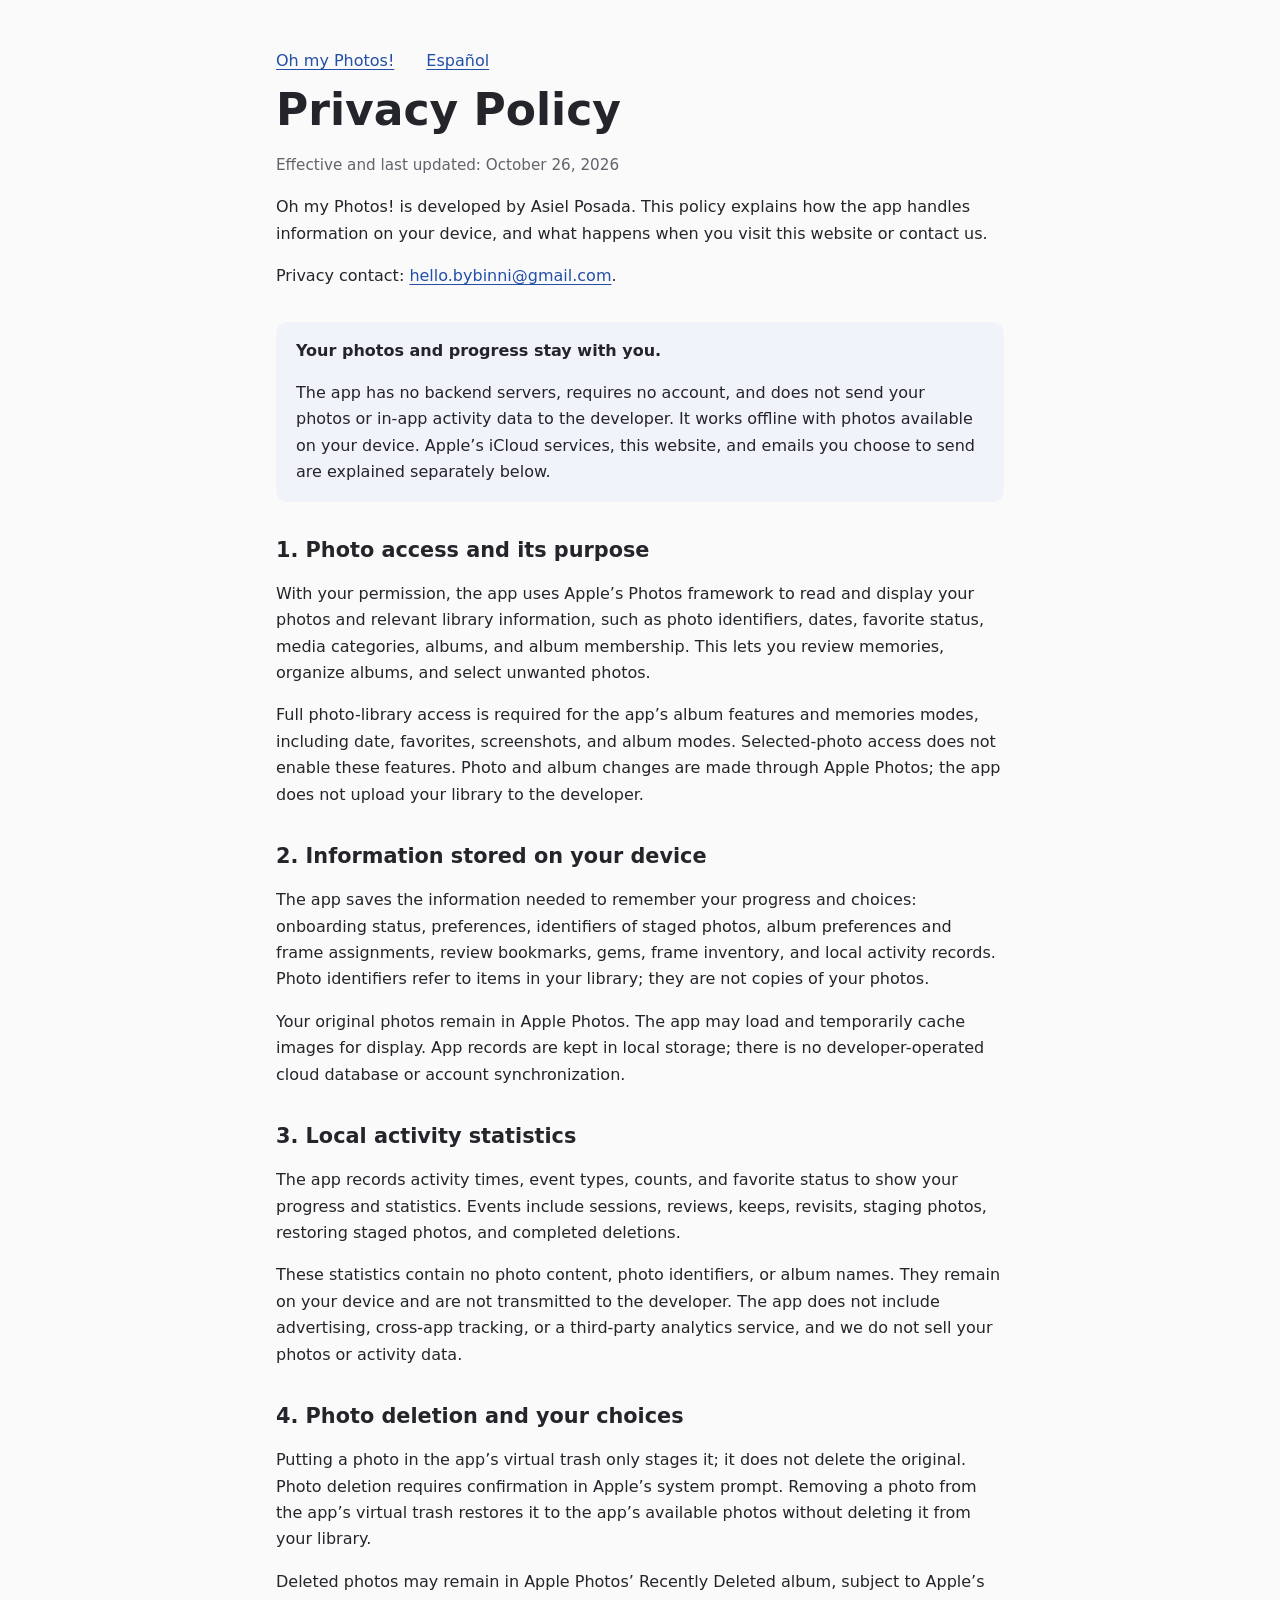
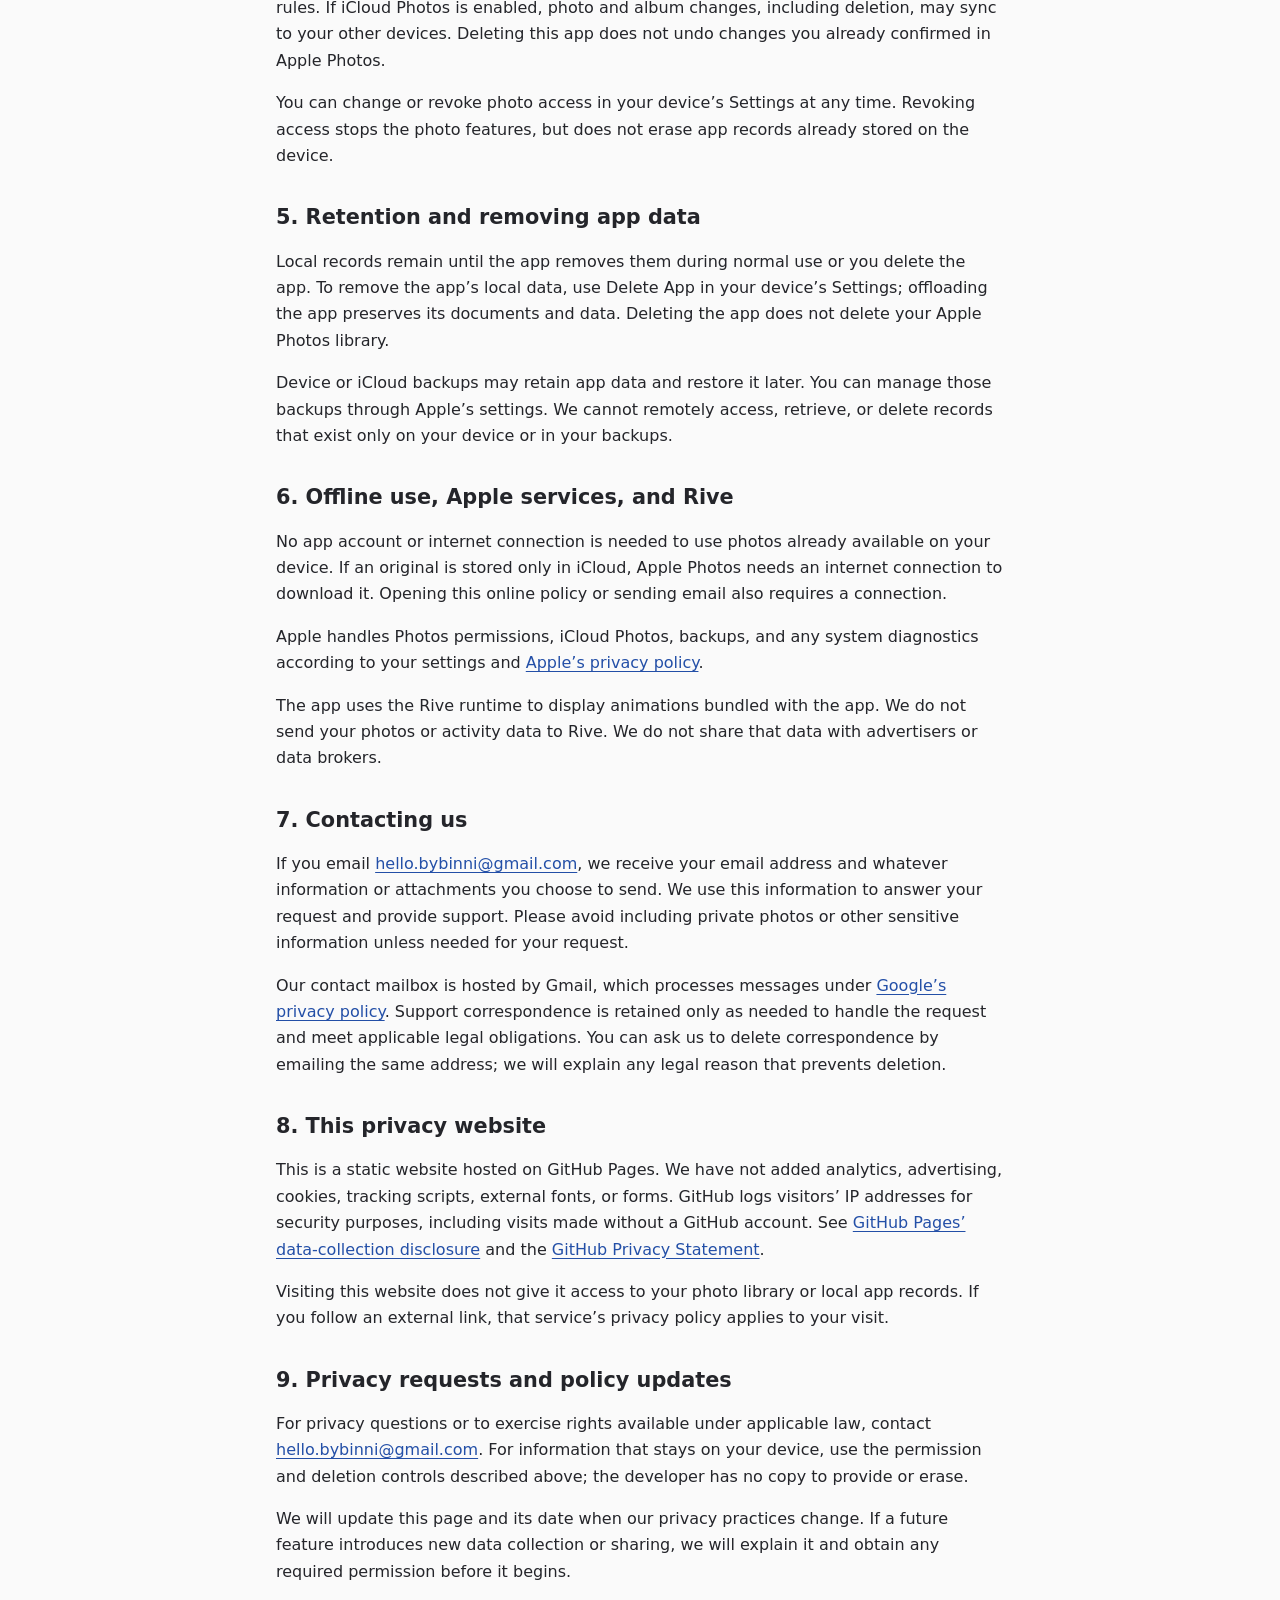
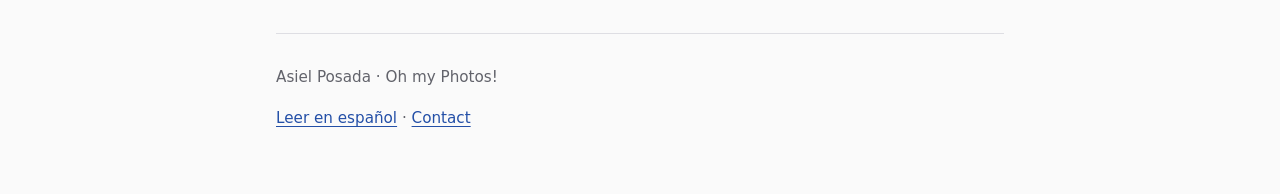
==== en/index.html @ 239ab747 "Publish English and Spanish privacy policies" ====
<!doctype html>
<html lang="en">
<head>
  <meta charset="utf-8">
  <meta name="viewport" content="width=device-width, initial-scale=1">
  <meta name="description" content="How Oh my Photos! handles photo access, local storage, activity statistics, deletion, and privacy. No app account or backend servers.">
  <title>Privacy Policy · Oh my Photos!</title>
  <link rel="stylesheet" href="../styles.css">
  <link rel="alternate" hreflang="es" href="../es/">
</head>
<body>
  <main>
    <header>
      <nav class="languages" aria-label="Language">
        <a href="../">Oh my Photos!</a>
        <a href="../es/" lang="es" hreflang="es">Español</a>
      </nav>
      <h1>Privacy Policy</h1>
      <p class="meta">Effective and last updated: <time datetime="2026-10-26">October 26, 2026</time></p>
      <p>Oh my Photos! is developed by Asiel Posada. This policy explains how the app handles information on your device, and what happens when you visit this website or contact us.</p>
      <p>Privacy contact: <a href="mailto:hello.bybinni@gmail.com">hello.bybinni@gmail.com</a>.</p>
    </header>

    <div class="summary">
      <p><strong>Your photos and progress stay with you.</strong></p>
      <p>The app has no backend servers, requires no account, and does not send your photos or in-app activity data to the developer. It works offline with photos available on your device. Apple’s iCloud services, this website, and emails you choose to send are explained separately below.</p>
    </div>

    <section>
      <h2>1. Photo access and its purpose</h2>
      <p>With your permission, the app uses Apple’s Photos framework to read and display your photos and relevant library information, such as photo identifiers, dates, favorite status, media categories, albums, and album membership. This lets you review memories, organize albums, and select unwanted photos.</p>
      <p>Full photo-library access is required for the app’s album features and memories modes, including date, favorites, screenshots, and album modes. Selected-photo access does not enable these features. Photo and album changes are made through Apple Photos; the app does not upload your library to the developer.</p>
    </section>

    <section>
      <h2>2. Information stored on your device</h2>
      <p>The app saves the information needed to remember your progress and choices: onboarding status, preferences, identifiers of staged photos, album preferences and frame assignments, review bookmarks, gems, frame inventory, and local activity records. Photo identifiers refer to items in your library; they are not copies of your photos.</p>
      <p>Your original photos remain in Apple Photos. The app may load and temporarily cache images for display. App records are kept in local storage; there is no developer-operated cloud database or account synchronization.</p>
    </section>

    <section>
      <h2>3. Local activity statistics</h2>
      <p>The app records activity times, event types, counts, and favorite status to show your progress and statistics. Events include sessions, reviews, keeps, revisits, staging photos, restoring staged photos, and completed deletions.</p>
      <p>These statistics contain no photo content, photo identifiers, or album names. They remain on your device and are not transmitted to the developer. The app does not include advertising, cross-app tracking, or a third-party analytics service, and we do not sell your photos or activity data.</p>
    </section>

    <section>
      <h2>4. Photo deletion and your choices</h2>
      <p>Putting a photo in the app’s virtual trash only stages it; it does not delete the original. Photo deletion requires confirmation in Apple’s system prompt. Removing a photo from the app’s virtual trash restores it to the app’s available photos without deleting it from your library.</p>
      <p>Deleted photos may remain in Apple Photos’ Recently Deleted album, subject to Apple’s rules. If iCloud Photos is enabled, photo and album changes, including deletion, may sync to your other devices. Deleting this app does not undo changes you already confirmed in Apple Photos.</p>
      <p>You can change or revoke photo access in your device’s Settings at any time. Revoking access stops the photo features, but does not erase app records already stored on the device.</p>
    </section>

    <section>
      <h2>5. Retention and removing app data</h2>
      <p>Local records remain until the app removes them during normal use or you delete the app. To remove the app’s local data, use Delete App in your device’s Settings; offloading the app preserves its documents and data. Deleting the app does not delete your Apple Photos library.</p>
      <p>Device or iCloud backups may retain app data and restore it later. You can manage those backups through Apple’s settings. We cannot remotely access, retrieve, or delete records that exist only on your device or in your backups.</p>
    </section>

    <section>
      <h2>6. Offline use, Apple services, and Rive</h2>
      <p>No app account or internet connection is needed to use photos already available on your device. If an original is stored only in iCloud, Apple Photos needs an internet connection to download it. Opening this online policy or sending email also requires a connection.</p>
      <p>Apple handles Photos permissions, iCloud Photos, backups, and any system diagnostics according to your settings and <a href="https://www.apple.com/legal/privacy/">Apple’s privacy policy</a>.</p>
      <p>The app uses the Rive runtime to display animations bundled with the app. We do not send your photos or activity data to Rive. We do not share that data with advertisers or data brokers.</p>
    </section>

    <section>
      <h2>7. Contacting us</h2>
      <p>If you email <a href="mailto:hello.bybinni@gmail.com">hello.bybinni@gmail.com</a>, we receive your email address and whatever information or attachments you choose to send. We use this information to answer your request and provide support. Please avoid including private photos or other sensitive information unless needed for your request.</p>
      <p>Our contact mailbox is hosted by Gmail, which processes messages under <a href="https://policies.google.com/privacy">Google’s privacy policy</a>. Support correspondence is retained only as needed to handle the request and meet applicable legal obligations. You can ask us to delete correspondence by emailing the same address; we will explain any legal reason that prevents deletion.</p>
    </section>

    <section>
      <h2>8. This privacy website</h2>
      <p>This is a static website hosted on GitHub Pages. We have not added analytics, advertising, cookies, tracking scripts, external fonts, or forms. GitHub logs visitors’ IP addresses for security purposes, including visits made without a GitHub account. See <a href="https://docs.github.com/en/pages/getting-started-with-github-pages/what-is-github-pages#data-collection">GitHub Pages’ data-collection disclosure</a> and the <a href="https://docs.github.com/en/site-policy/privacy-policies/github-general-privacy-statement">GitHub Privacy Statement</a>.</p>
      <p>Visiting this website does not give it access to your photo library or local app records. If you follow an external link, that service’s privacy policy applies to your visit.</p>
    </section>

    <section>
      <h2>9. Privacy requests and policy updates</h2>
      <p>For privacy questions or to exercise rights available under applicable law, contact <a href="mailto:hello.bybinni@gmail.com">hello.bybinni@gmail.com</a>. For information that stays on your device, use the permission and deletion controls described above; the developer has no copy to provide or erase.</p>
      <p>We will update this page and its date when our privacy practices change. If a future feature introduces new data collection or sharing, we will explain it and obtain any required permission before it begins.</p>
    </section>

    <footer>
      <p>Asiel Posada · Oh my Photos!</p>
      <p><a href="../es/" lang="es" hreflang="es">Leer en español</a> · <a href="mailto:hello.bybinni@gmail.com">Contact</a></p>
    </footer>
  </main>
</body>
</html>
---- styles.css ----
:root {
  color-scheme: light dark;
  font-family: system-ui, -apple-system, BlinkMacSystemFont, "Segoe UI", sans-serif;
  line-height: 1.65;
  color: #24252a;
  background: #fafafa;
  --muted: #62636b;
  --link: #234fa7;
  --border: #dedee3;
  --surface: #f0f3fa;
}

* {
  box-sizing: border-box;
}

body {
  margin: 0;
}

main {
  max-width: 48rem;
  margin: 0 auto;
  padding: 3rem 1.25rem;
}

header {
  margin-bottom: 2rem;
}

h1, h2 {
  line-height: 1.25;
  text-wrap: balance;
}

h1 {
  font-size: clamp(2rem, 6vw, 2.75rem);
  margin: 0.5rem 0 1rem;
}

h2 {
  font-size: 1.3rem;
  margin-top: 2.25rem;
}

a {
  color: var(--link);
  text-underline-offset: 0.2em;
  overflow-wrap: anywhere;
}

a:focus-visible {
  outline: 2px solid currentColor;
  outline-offset: 4px;
}

.app-name {
  font-weight: 700;
}

.meta, footer {
  color: var(--muted);
  font-size: 0.95rem;
}

.summary {
  padding: 1rem 1.25rem;
  background: var(--surface);
  border-radius: 0.75rem;
}

.summary p:first-child {
  margin-top: 0;
}

.summary p:last-child {
  margin-bottom: 0;
}

.languages {
  display: flex;
  flex-wrap: wrap;
  gap: 1rem 2rem;
}

li + li {
  margin-top: 0.5rem;
}

footer {
  margin-top: 3rem;
  padding-top: 1rem;
  border-top: 1px solid var(--border);
}

@media (prefers-color-scheme: dark) {
  :root {
    color: #eeeef2;
    background: #17181c;
    --muted: #b3b4bf;
    --link: #a8c5ff;
    --border: #383a44;
    --surface: #222938;
  }
}
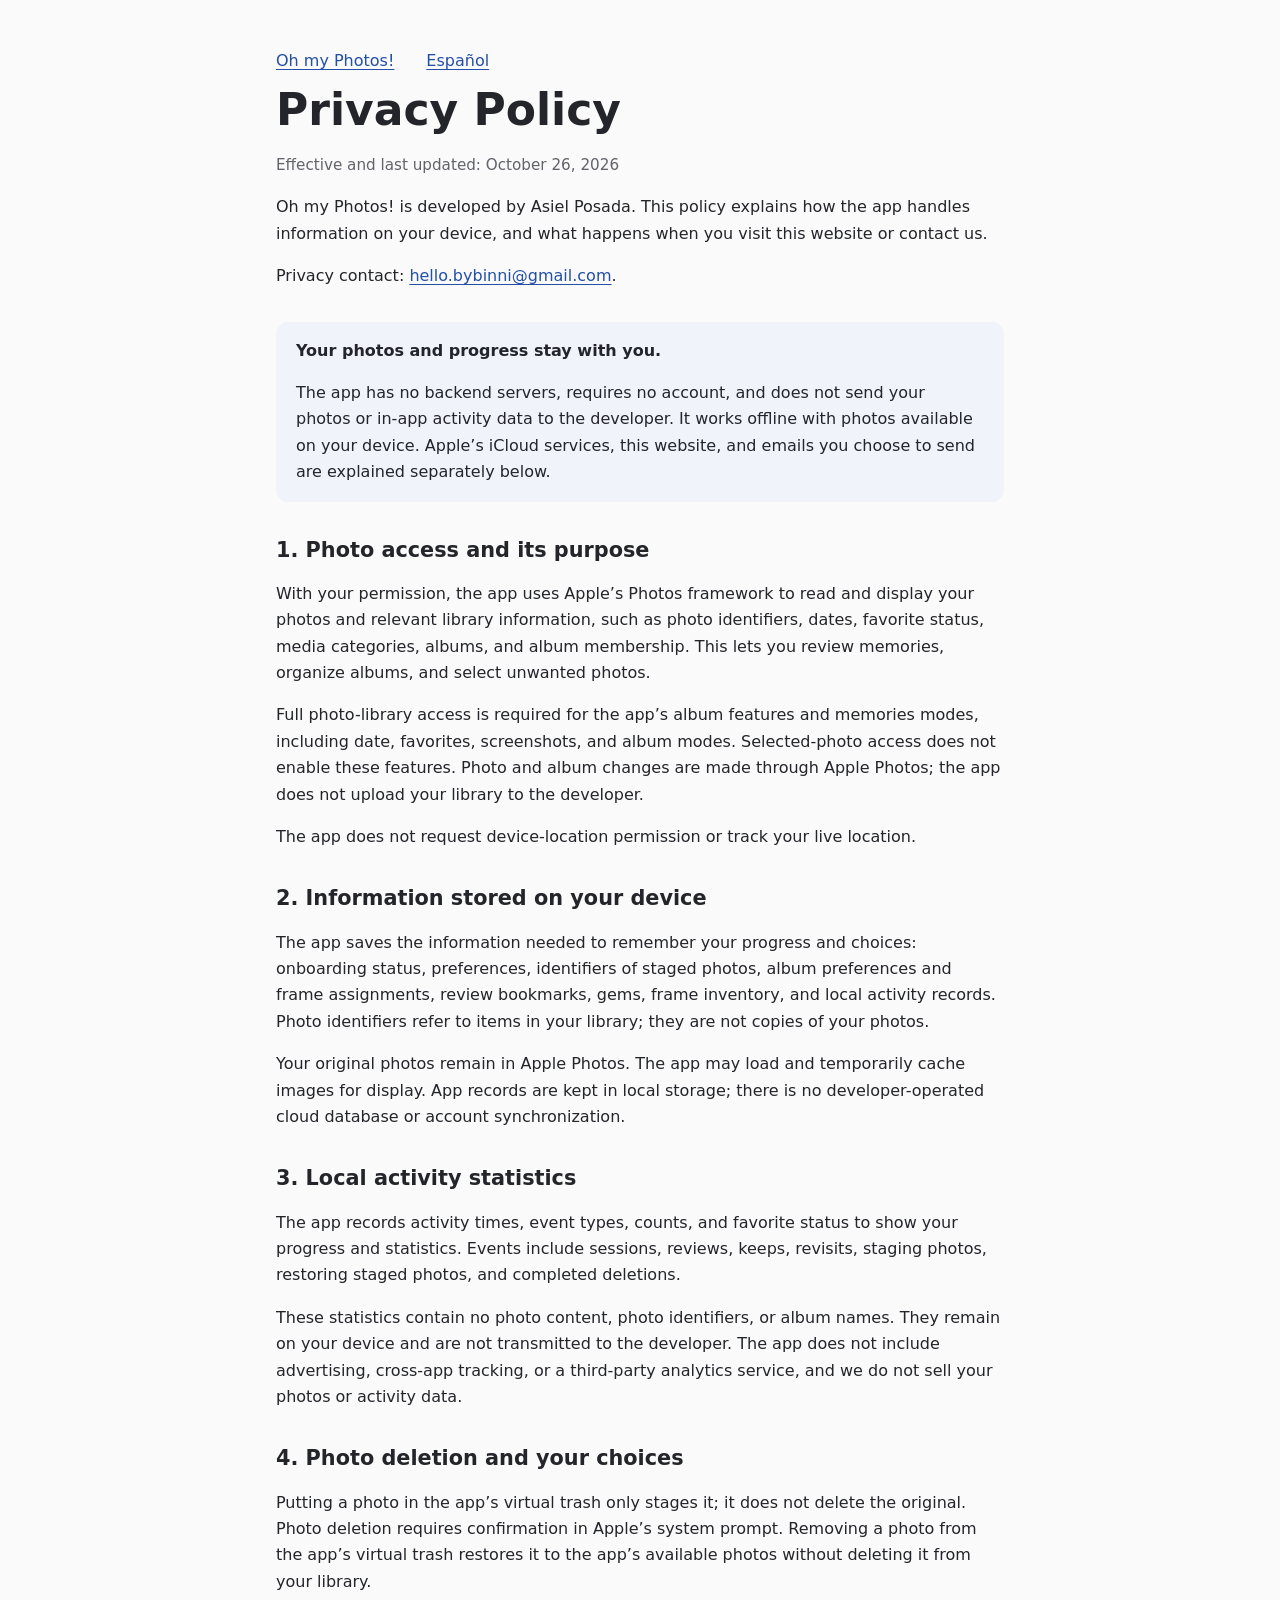
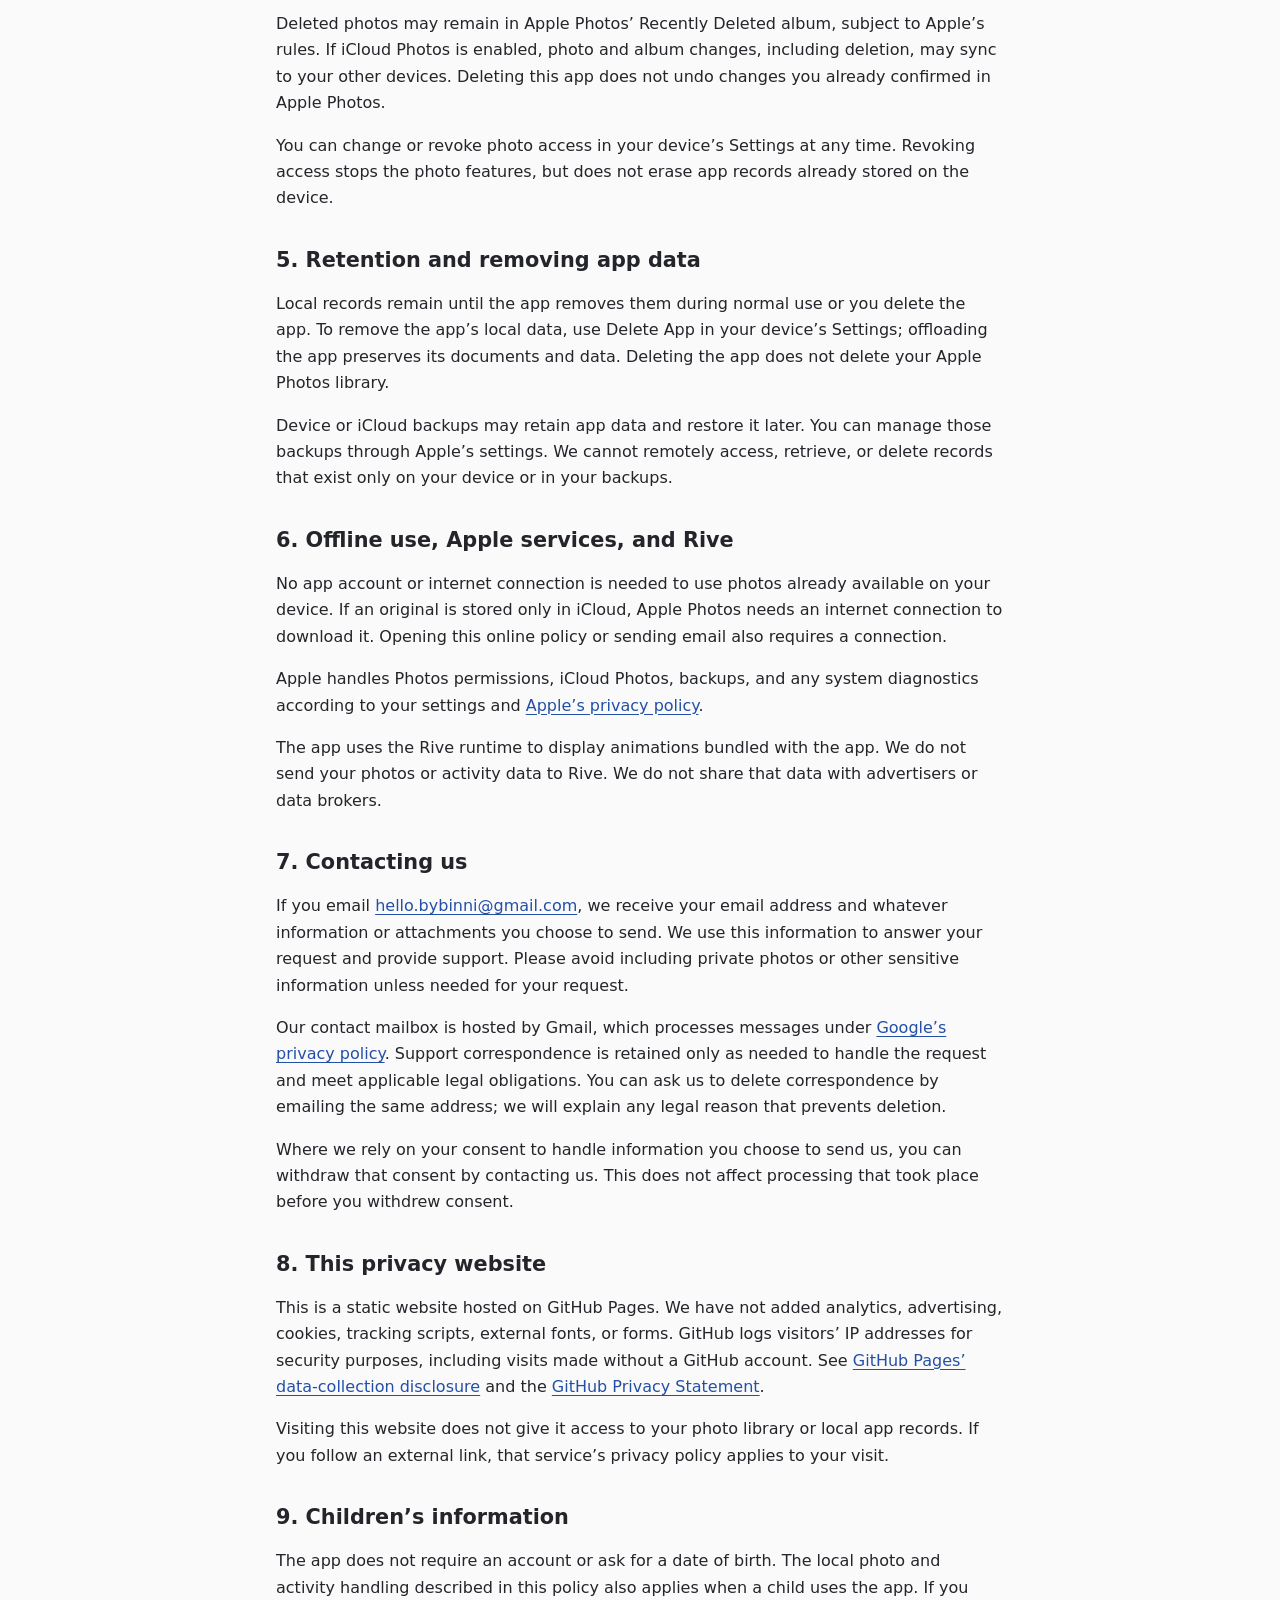
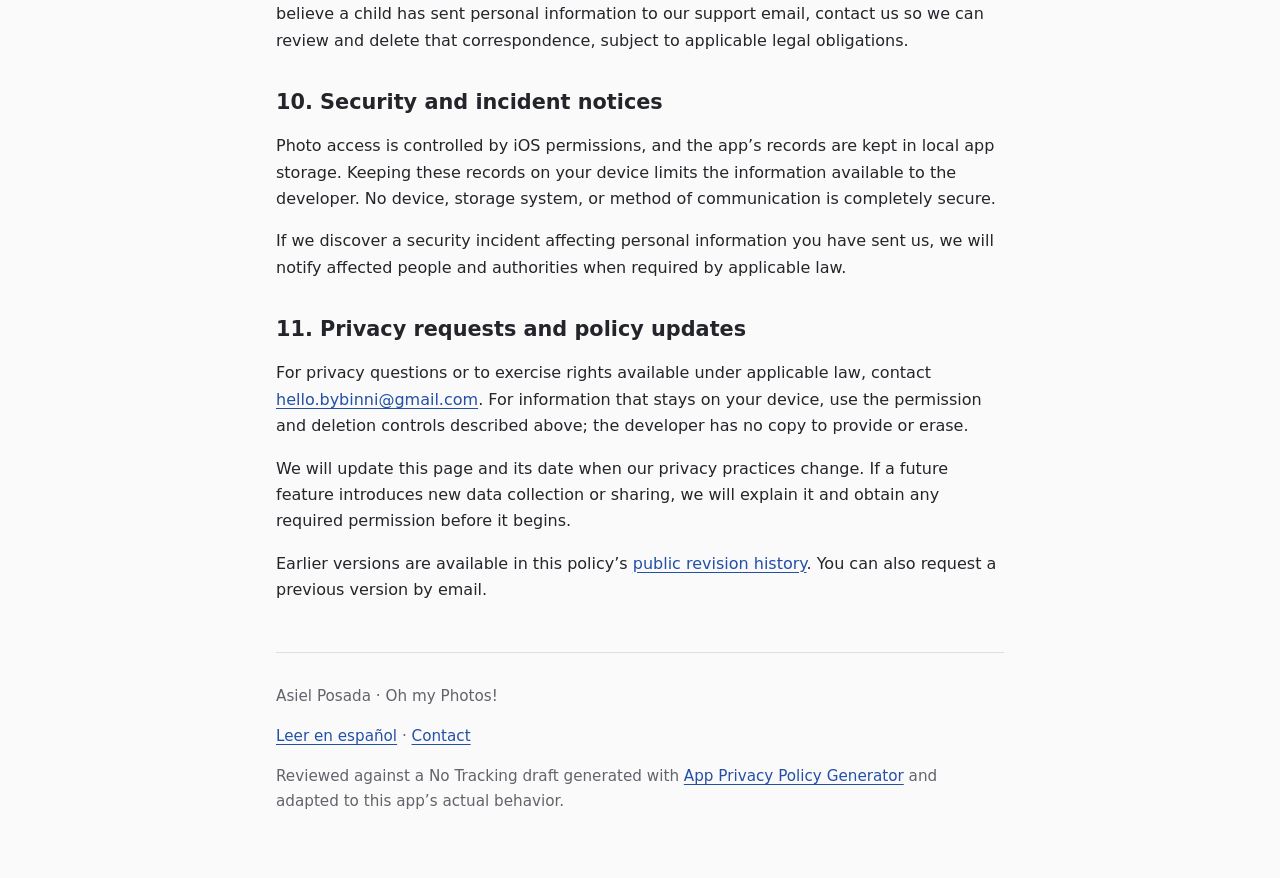
==== commit cf74d92f: "Review privacy policies against generated No Tracking draft" ====
--- a/en/index.html
+++ b/en/index.html
@@ -30,6 +30,7 @@
       <h2>1. Photo access and its purpose</h2>
       <p>With your permission, the app uses Apple’s Photos framework to read and display your photos and relevant library information, such as photo identifiers, dates, favorite status, media categories, albums, and album membership. This lets you review memories, organize albums, and select unwanted photos.</p>
       <p>Full photo-library access is required for the app’s album features and memories modes, including date, favorites, screenshots, and album modes. Selected-photo access does not enable these features. Photo and album changes are made through Apple Photos; the app does not upload your library to the developer.</p>
+      <p>The app does not request device-location permission or track your live location.</p>
     </section>
 
     <section>
@@ -68,6 +69,7 @@
       <h2>7. Contacting us</h2>
       <p>If you email <a href="mailto:hello.bybinni@gmail.com">hello.bybinni@gmail.com</a>, we receive your email address and whatever information or attachments you choose to send. We use this information to answer your request and provide support. Please avoid including private photos or other sensitive information unless needed for your request.</p>
       <p>Our contact mailbox is hosted by Gmail, which processes messages under <a href="https://policies.google.com/privacy">Google’s privacy policy</a>. Support correspondence is retained only as needed to handle the request and meet applicable legal obligations. You can ask us to delete correspondence by emailing the same address; we will explain any legal reason that prevents deletion.</p>
+      <p>Where we rely on your consent to handle information you choose to send us, you can withdraw that consent by contacting us. This does not affect processing that took place before you withdrew consent.</p>
     </section>
 
     <section>
@@ -76,15 +78,28 @@
       <p>Visiting this website does not give it access to your photo library or local app records. If you follow an external link, that service’s privacy policy applies to your visit.</p>
     </section>
 
-    <section>
-      <h2>9. Privacy requests and policy updates</h2>
+    <section id="children">
+      <h2>9. Children’s information</h2>
+      <p>The app does not require an account or ask for a date of birth. The local photo and activity handling described in this policy also applies when a child uses the app. If you believe a child has sent personal information to our support email, contact us so we can review and delete that correspondence, subject to applicable legal obligations.</p>
+    </section>
+
+    <section id="security">
+      <h2>10. Security and incident notices</h2>
+      <p>Photo access is controlled by iOS permissions, and the app’s records are kept in local app storage. Keeping these records on your device limits the information available to the developer. No device, storage system, or method of communication is completely secure.</p>
+      <p>If we discover a security incident affecting personal information you have sent us, we will notify affected people and authorities when required by applicable law.</p>
+    </section>
+
+    <section id="updates">
+      <h2>11. Privacy requests and policy updates</h2>
       <p>For privacy questions or to exercise rights available under applicable law, contact <a href="mailto:hello.bybinni@gmail.com">hello.bybinni@gmail.com</a>. For information that stays on your device, use the permission and deletion controls described above; the developer has no copy to provide or erase.</p>
       <p>We will update this page and its date when our privacy practices change. If a future feature introduces new data collection or sharing, we will explain it and obtain any required permission before it begins.</p>
+      <p>Earlier versions are available in this policy’s <a href="https://github.com/AsielPosada/OhMyPhotos-Privacy/commits/main/en/index.html">public revision history</a>. You can also request a previous version by email.</p>
     </section>
 
     <footer>
       <p>Asiel Posada · Oh my Photos!</p>
       <p><a href="../es/" lang="es" hreflang="es">Leer en español</a> · <a href="mailto:hello.bybinni@gmail.com">Contact</a></p>
+      <p>Reviewed against a No Tracking draft generated with <a href="https://app-privacy-policy-generator.nisrulz.com/">App Privacy Policy Generator</a> and adapted to this app’s actual behavior.</p>
     </footer>
   </main>
 </body>
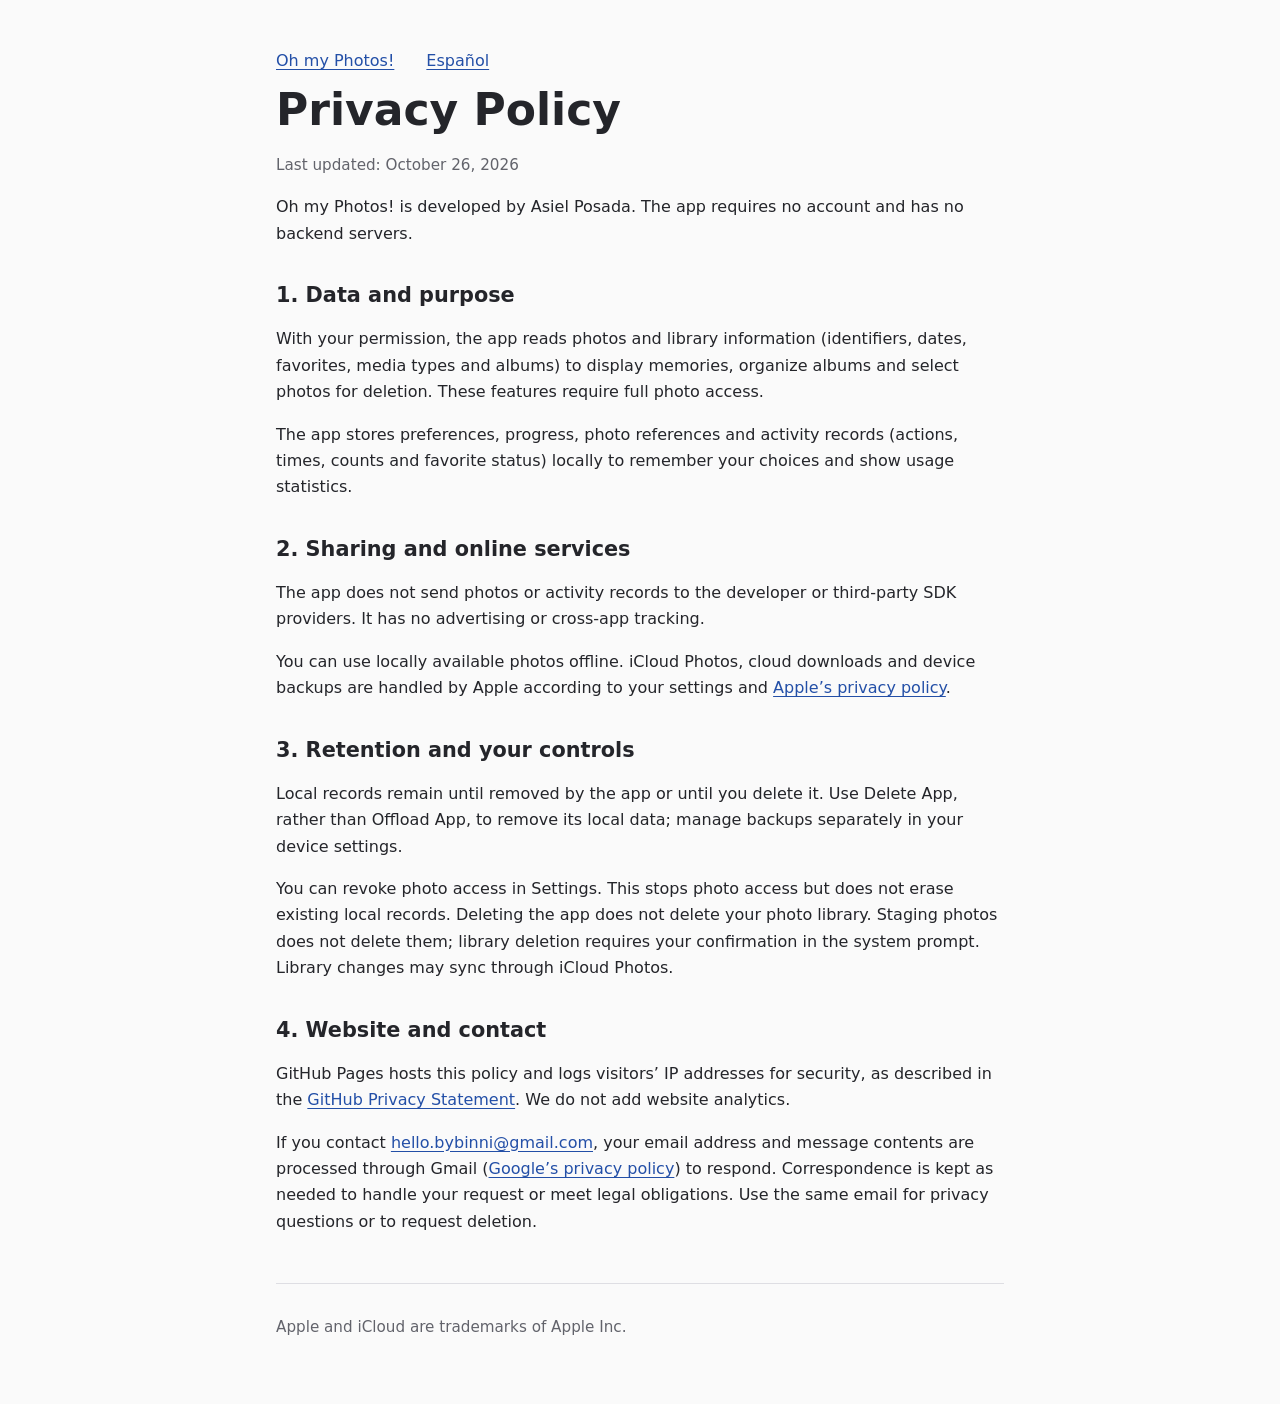
==== commit a8b1007b: "Condense privacy policies to essential disclosures" ====
--- a/en/index.html
+++ b/en/index.html
@@ -3,7 +3,7 @@
 <head>
   <meta charset="utf-8">
   <meta name="viewport" content="width=device-width, initial-scale=1">
-  <meta name="description" content="How Oh my Photos! handles photo access, local storage, activity statistics, deletion, and privacy. No app account or backend servers.">
+  <meta name="description" content="Privacy policy for Oh my Photos!: photo access, local data, sharing, retention and deletion.">
   <title>Privacy Policy · Oh my Photos!</title>
   <link rel="stylesheet" href="../styles.css">
   <link rel="alternate" hreflang="es" href="../es/">
@@ -16,90 +16,36 @@
         <a href="../es/" lang="es" hreflang="es">Español</a>
       </nav>
       <h1>Privacy Policy</h1>
-      <p class="meta">Effective and last updated: <time datetime="2026-10-26">October 26, 2026</time></p>
-      <p>Oh my Photos! is developed by Asiel Posada. This policy explains how the app handles information on your device, and what happens when you visit this website or contact us.</p>
-      <p>Privacy contact: <a href="mailto:hello.bybinni@gmail.com">hello.bybinni@gmail.com</a>.</p>
+      <p class="meta">Last updated: <time datetime="2026-10-26">October 26, 2026</time></p>
+      <p>Oh my Photos! is developed by Asiel Posada. The app requires no account and has no backend servers.</p>
     </header>
 
-    <div class="summary">
-      <p><strong>Your photos and progress stay with you.</strong></p>
-      <p>The app has no backend servers, requires no account, and does not send your photos or in-app activity data to the developer. It works offline with photos available on your device. Apple’s iCloud services, this website, and emails you choose to send are explained separately below.</p>
-    </div>
-
     <section>
-      <h2>1. Photo access and its purpose</h2>
-      <p>With your permission, the app uses Apple’s Photos framework to read and display your photos and relevant library information, such as photo identifiers, dates, favorite status, media categories, albums, and album membership. This lets you review memories, organize albums, and select unwanted photos.</p>
-      <p>Full photo-library access is required for the app’s album features and memories modes, including date, favorites, screenshots, and album modes. Selected-photo access does not enable these features. Photo and album changes are made through Apple Photos; the app does not upload your library to the developer.</p>
-      <p>The app does not request device-location permission or track your live location.</p>
+      <h2>1. Data and purpose</h2>
+      <p>With your permission, the app reads photos and library information (identifiers, dates, favorites, media types and albums) to display memories, organize albums and select photos for deletion. These features require full photo access.</p>
+      <p>The app stores preferences, progress, photo references and activity records (actions, times, counts and favorite status) locally to remember your choices and show usage statistics.</p>
     </section>
 
     <section>
-      <h2>2. Information stored on your device</h2>
-      <p>The app saves the information needed to remember your progress and choices: onboarding status, preferences, identifiers of staged photos, album preferences and frame assignments, review bookmarks, gems, frame inventory, and local activity records. Photo identifiers refer to items in your library; they are not copies of your photos.</p>
-      <p>Your original photos remain in Apple Photos. The app may load and temporarily cache images for display. App records are kept in local storage; there is no developer-operated cloud database or account synchronization.</p>
+      <h2>2. Sharing and online services</h2>
+      <p>The app does not send photos or activity records to the developer or third-party SDK providers. It has no advertising or cross-app tracking.</p>
+      <p>You can use locally available photos offline. iCloud Photos, cloud downloads and device backups are handled by Apple according to your settings and <a href="https://www.apple.com/legal/privacy/">Apple’s privacy policy</a>.</p>
     </section>
 
     <section>
-      <h2>3. Local activity statistics</h2>
-      <p>The app records activity times, event types, counts, and favorite status to show your progress and statistics. Events include sessions, reviews, keeps, revisits, staging photos, restoring staged photos, and completed deletions.</p>
-      <p>These statistics contain no photo content, photo identifiers, or album names. They remain on your device and are not transmitted to the developer. The app does not include advertising, cross-app tracking, or a third-party analytics service, and we do not sell your photos or activity data.</p>
+      <h2>3. Retention and your controls</h2>
+      <p>Local records remain until removed by the app or until you delete it. Use Delete App, rather than Offload App, to remove its local data; manage backups separately in your device settings.</p>
+      <p>You can revoke photo access in Settings. This stops photo access but does not erase existing local records. Deleting the app does not delete your photo library. Staging photos does not delete them; library deletion requires your confirmation in the system prompt. Library changes may sync through iCloud Photos.</p>
     </section>
 
     <section>
-      <h2>4. Photo deletion and your choices</h2>
-      <p>Putting a photo in the app’s virtual trash only stages it; it does not delete the original. Photo deletion requires confirmation in Apple’s system prompt. Removing a photo from the app’s virtual trash restores it to the app’s available photos without deleting it from your library.</p>
-      <p>Deleted photos may remain in Apple Photos’ Recently Deleted album, subject to Apple’s rules. If iCloud Photos is enabled, photo and album changes, including deletion, may sync to your other devices. Deleting this app does not undo changes you already confirmed in Apple Photos.</p>
-      <p>You can change or revoke photo access in your device’s Settings at any time. Revoking access stops the photo features, but does not erase app records already stored on the device.</p>
-    </section>
-
-    <section>
-      <h2>5. Retention and removing app data</h2>
-      <p>Local records remain until the app removes them during normal use or you delete the app. To remove the app’s local data, use Delete App in your device’s Settings; offloading the app preserves its documents and data. Deleting the app does not delete your Apple Photos library.</p>
-      <p>Device or iCloud backups may retain app data and restore it later. You can manage those backups through Apple’s settings. We cannot remotely access, retrieve, or delete records that exist only on your device or in your backups.</p>
-    </section>
-
-    <section>
-      <h2>6. Offline use, Apple services, and Rive</h2>
-      <p>No app account or internet connection is needed to use photos already available on your device. If an original is stored only in iCloud, Apple Photos needs an internet connection to download it. Opening this online policy or sending email also requires a connection.</p>
-      <p>Apple handles Photos permissions, iCloud Photos, backups, and any system diagnostics according to your settings and <a href="https://www.apple.com/legal/privacy/">Apple’s privacy policy</a>.</p>
-      <p>The app uses the Rive runtime to display animations bundled with the app. We do not send your photos or activity data to Rive. We do not share that data with advertisers or data brokers.</p>
-    </section>
-
-    <section>
-      <h2>7. Contacting us</h2>
-      <p>If you email <a href="mailto:hello.bybinni@gmail.com">hello.bybinni@gmail.com</a>, we receive your email address and whatever information or attachments you choose to send. We use this information to answer your request and provide support. Please avoid including private photos or other sensitive information unless needed for your request.</p>
-      <p>Our contact mailbox is hosted by Gmail, which processes messages under <a href="https://policies.google.com/privacy">Google’s privacy policy</a>. Support correspondence is retained only as needed to handle the request and meet applicable legal obligations. You can ask us to delete correspondence by emailing the same address; we will explain any legal reason that prevents deletion.</p>
-      <p>Where we rely on your consent to handle information you choose to send us, you can withdraw that consent by contacting us. This does not affect processing that took place before you withdrew consent.</p>
-    </section>
-
-    <section>
-      <h2>8. This privacy website</h2>
-      <p>This is a static website hosted on GitHub Pages. We have not added analytics, advertising, cookies, tracking scripts, external fonts, or forms. GitHub logs visitors’ IP addresses for security purposes, including visits made without a GitHub account. See <a href="https://docs.github.com/en/pages/getting-started-with-github-pages/what-is-github-pages#data-collection">GitHub Pages’ data-collection disclosure</a> and the <a href="https://docs.github.com/en/site-policy/privacy-policies/github-general-privacy-statement">GitHub Privacy Statement</a>.</p>
-      <p>Visiting this website does not give it access to your photo library or local app records. If you follow an external link, that service’s privacy policy applies to your visit.</p>
-    </section>
-
-    <section id="children">
-      <h2>9. Children’s information</h2>
-      <p>The app does not require an account or ask for a date of birth. The local photo and activity handling described in this policy also applies when a child uses the app. If you believe a child has sent personal information to our support email, contact us so we can review and delete that correspondence, subject to applicable legal obligations.</p>
-    </section>
-
-    <section id="security">
-      <h2>10. Security and incident notices</h2>
-      <p>Photo access is controlled by iOS permissions, and the app’s records are kept in local app storage. Keeping these records on your device limits the information available to the developer. No device, storage system, or method of communication is completely secure.</p>
-      <p>If we discover a security incident affecting personal information you have sent us, we will notify affected people and authorities when required by applicable law.</p>
-    </section>
-
-    <section id="updates">
-      <h2>11. Privacy requests and policy updates</h2>
-      <p>For privacy questions or to exercise rights available under applicable law, contact <a href="mailto:hello.bybinni@gmail.com">hello.bybinni@gmail.com</a>. For information that stays on your device, use the permission and deletion controls described above; the developer has no copy to provide or erase.</p>
-      <p>We will update this page and its date when our privacy practices change. If a future feature introduces new data collection or sharing, we will explain it and obtain any required permission before it begins.</p>
-      <p>Earlier versions are available in this policy’s <a href="https://github.com/AsielPosada/OhMyPhotos-Privacy/commits/main/en/index.html">public revision history</a>. You can also request a previous version by email.</p>
+      <h2>4. Website and contact</h2>
+      <p>GitHub Pages hosts this policy and logs visitors’ IP addresses for security, as described in the <a href="https://docs.github.com/en/site-policy/privacy-policies/github-general-privacy-statement">GitHub Privacy Statement</a>. We do not add website analytics.</p>
+      <p>If you contact <a href="mailto:hello.bybinni@gmail.com">hello.bybinni@gmail.com</a>, your email address and message contents are processed through Gmail (<a href="https://policies.google.com/privacy">Google’s privacy policy</a>) to respond. Correspondence is kept as needed to handle your request or meet legal obligations. Use the same email for privacy questions or to request deletion.</p>
     </section>
 
     <footer>
-      <p>Asiel Posada · Oh my Photos!</p>
-      <p><a href="../es/" lang="es" hreflang="es">Leer en español</a> · <a href="mailto:hello.bybinni@gmail.com">Contact</a></p>
-      <p>Reviewed against a No Tracking draft generated with <a href="https://app-privacy-policy-generator.nisrulz.com/">App Privacy Policy Generator</a> and adapted to this app’s actual behavior.</p>
+      <p>Apple and iCloud are trademarks of Apple Inc.</p>
     </footer>
   </main>
 </body>
--- a/styles.css
+++ b/styles.css
@@ -7,7 +7,6 @@
   --muted: #62636b;
   --link: #234fa7;
   --border: #dedee3;
-  --surface: #f0f3fa;
 }
 
 * {
@@ -63,20 +62,6 @@
   font-size: 0.95rem;
 }
 
-.summary {
-  padding: 1rem 1.25rem;
-  background: var(--surface);
-  border-radius: 0.75rem;
-}
-
-.summary p:first-child {
-  margin-top: 0;
-}
-
-.summary p:last-child {
-  margin-bottom: 0;
-}
-
 .languages {
   display: flex;
   flex-wrap: wrap;
@@ -100,6 +85,5 @@
     --muted: #b3b4bf;
     --link: #a8c5ff;
     --border: #383a44;
-    --surface: #222938;
   }
 }
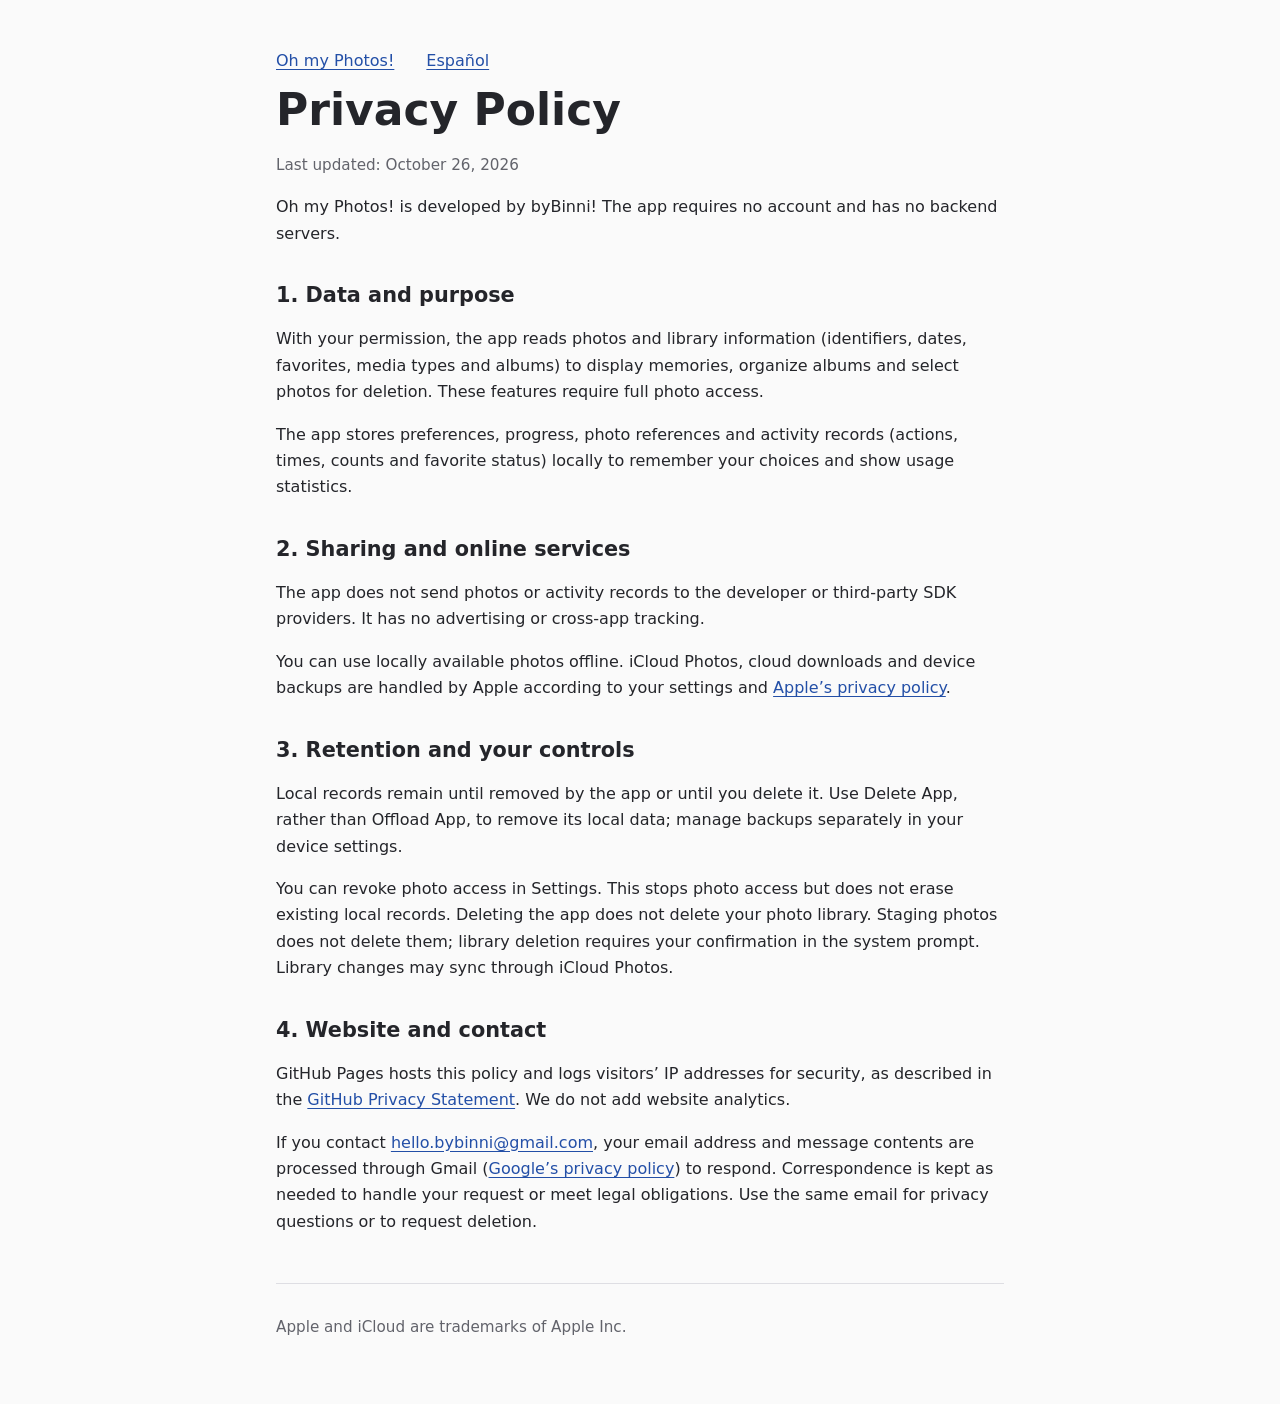
==== commit eeb9a3e6: "Use studio branding on privacy pages" ====
--- a/en/index.html
+++ b/en/index.html
@@ -17,7 +17,7 @@
       </nav>
       <h1>Privacy Policy</h1>
       <p class="meta">Last updated: <time datetime="2026-10-26">October 26, 2026</time></p>
-      <p>Oh my Photos! is developed by Asiel Posada. The app requires no account and has no backend servers.</p>
+      <p>Oh my Photos! is developed by byBinni! The app requires no account and has no backend servers.</p>
     </header>
 
     <section>
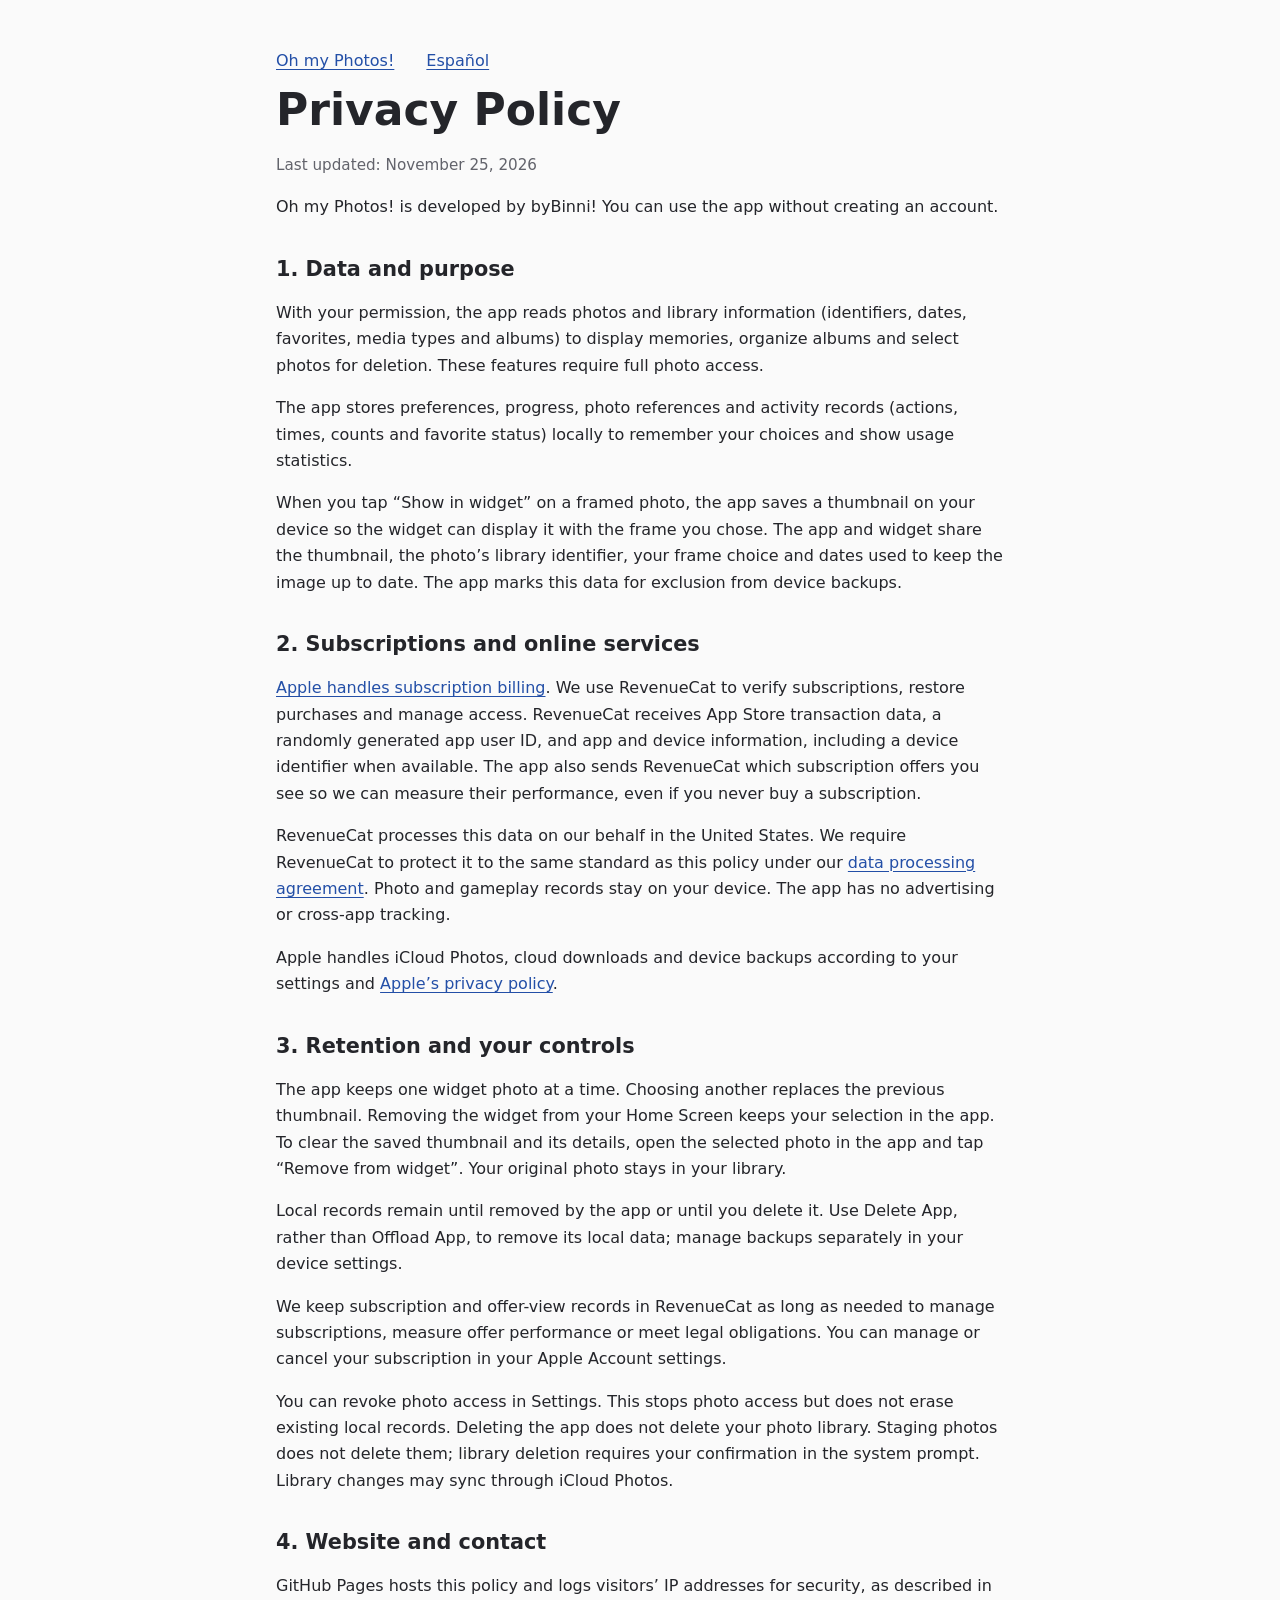
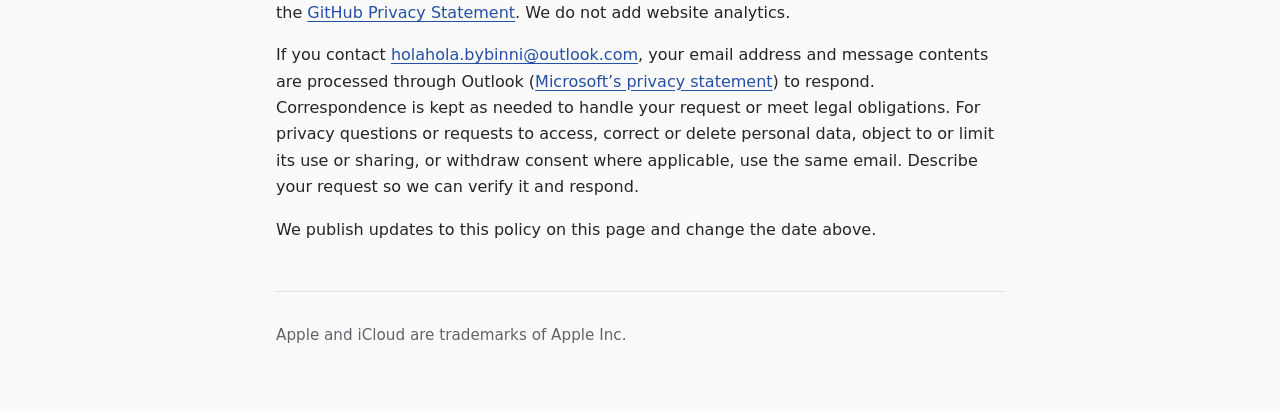
==== commit 417b91d5: "Publish Oh my Photos! privacy policy" ====
--- a/en/index.html
+++ b/en/index.html
@@ -3,7 +3,7 @@
 <head>
   <meta charset="utf-8">
   <meta name="viewport" content="width=device-width, initial-scale=1">
-  <meta name="description" content="Privacy policy for Oh my Photos!: photo access, local data, sharing, retention and deletion.">
+  <meta name="description" content="Privacy policy for Oh my Photos!: photo access, local data, subscriptions, retention and deletion.">
   <title>Privacy Policy · Oh my Photos!</title>
   <link rel="stylesheet" href="../styles.css">
   <link rel="alternate" hreflang="es" href="../es/">
@@ -16,32 +16,37 @@
         <a href="../es/" lang="es" hreflang="es">Español</a>
       </nav>
       <h1>Privacy Policy</h1>
-      <p class="meta">Last updated: <time datetime="2026-10-26">October 26, 2026</time></p>
-      <p>Oh my Photos! is developed by byBinni! The app requires no account and has no backend servers.</p>
+      <p class="meta">Last updated: <time datetime="2026-11-25">November 25, 2026</time></p>
+      <p>Oh my Photos! is developed by byBinni! You can use the app without creating an account.</p>
     </header>
 
     <section>
       <h2>1. Data and purpose</h2>
       <p>With your permission, the app reads photos and library information (identifiers, dates, favorites, media types and albums) to display memories, organize albums and select photos for deletion. These features require full photo access.</p>
       <p>The app stores preferences, progress, photo references and activity records (actions, times, counts and favorite status) locally to remember your choices and show usage statistics.</p>
+      <p>When you tap “Show in widget” on a framed photo, the app saves a thumbnail on your device so the widget can display it with the frame you chose. The app and widget share the thumbnail, the photo’s library identifier, your frame choice and dates used to keep the image up to date. The app marks this data for exclusion from device backups.</p>
     </section>
 
     <section>
-      <h2>2. Sharing and online services</h2>
-      <p>The app does not send photos or activity records to the developer or third-party SDK providers. It has no advertising or cross-app tracking.</p>
-      <p>You can use locally available photos offline. iCloud Photos, cloud downloads and device backups are handled by Apple according to your settings and <a href="https://www.apple.com/legal/privacy/">Apple’s privacy policy</a>.</p>
+      <h2>2. Subscriptions and online services</h2>
+      <p><a href="https://www.apple.com/legal/privacy/data/en/app-store/">Apple handles subscription billing</a>. We use RevenueCat to verify subscriptions, restore purchases and manage access. RevenueCat receives App Store transaction data, a randomly generated app user ID, and app and device information, including a device identifier when available. The app also sends RevenueCat which subscription offers you see so we can measure their performance, even if you never buy a subscription.</p>
+      <p>RevenueCat processes this data on our behalf in the United States. We require RevenueCat to protect it to the same standard as this policy under our <a href="https://www.revenuecat.com/dpa">data processing agreement</a>. Photo and gameplay records stay on your device. The app has no advertising or cross-app tracking.</p>
+      <p>Apple handles iCloud Photos, cloud downloads and device backups according to your settings and <a href="https://www.apple.com/legal/privacy/">Apple’s privacy policy</a>.</p>
     </section>
 
     <section>
       <h2>3. Retention and your controls</h2>
+      <p>The app keeps one widget photo at a time. Choosing another replaces the previous thumbnail. Removing the widget from your Home Screen keeps your selection in the app. To clear the saved thumbnail and its details, open the selected photo in the app and tap “Remove from widget”. Your original photo stays in your library.</p>
       <p>Local records remain until removed by the app or until you delete it. Use Delete App, rather than Offload App, to remove its local data; manage backups separately in your device settings.</p>
+      <p>We keep subscription and offer-view records in RevenueCat as long as needed to manage subscriptions, measure offer performance or meet legal obligations. You can manage or cancel your subscription in your Apple Account settings.</p>
       <p>You can revoke photo access in Settings. This stops photo access but does not erase existing local records. Deleting the app does not delete your photo library. Staging photos does not delete them; library deletion requires your confirmation in the system prompt. Library changes may sync through iCloud Photos.</p>
     </section>
 
     <section>
       <h2>4. Website and contact</h2>
       <p>GitHub Pages hosts this policy and logs visitors’ IP addresses for security, as described in the <a href="https://docs.github.com/en/site-policy/privacy-policies/github-general-privacy-statement">GitHub Privacy Statement</a>. We do not add website analytics.</p>
-      <p>If you contact <a href="mailto:hello.bybinni@gmail.com">hello.bybinni@gmail.com</a>, your email address and message contents are processed through Gmail (<a href="https://policies.google.com/privacy">Google’s privacy policy</a>) to respond. Correspondence is kept as needed to handle your request or meet legal obligations. Use the same email for privacy questions or to request deletion.</p>
+      <p>If you contact <a href="mailto:holahola.bybinni@outlook.com">holahola.bybinni@outlook.com</a>, your email address and message contents are processed through Outlook (<a href="https://www.microsoft.com/en-us/privacy/privacystatement">Microsoft’s privacy statement</a>) to respond. Correspondence is kept as needed to handle your request or meet legal obligations. For privacy questions or requests to access, correct or delete personal data, object to or limit its use or sharing, or withdraw consent where applicable, use the same email. Describe your request so we can verify it and respond.</p>
+      <p>We publish updates to this policy on this page and change the date above.</p>
     </section>
 
     <footer>
